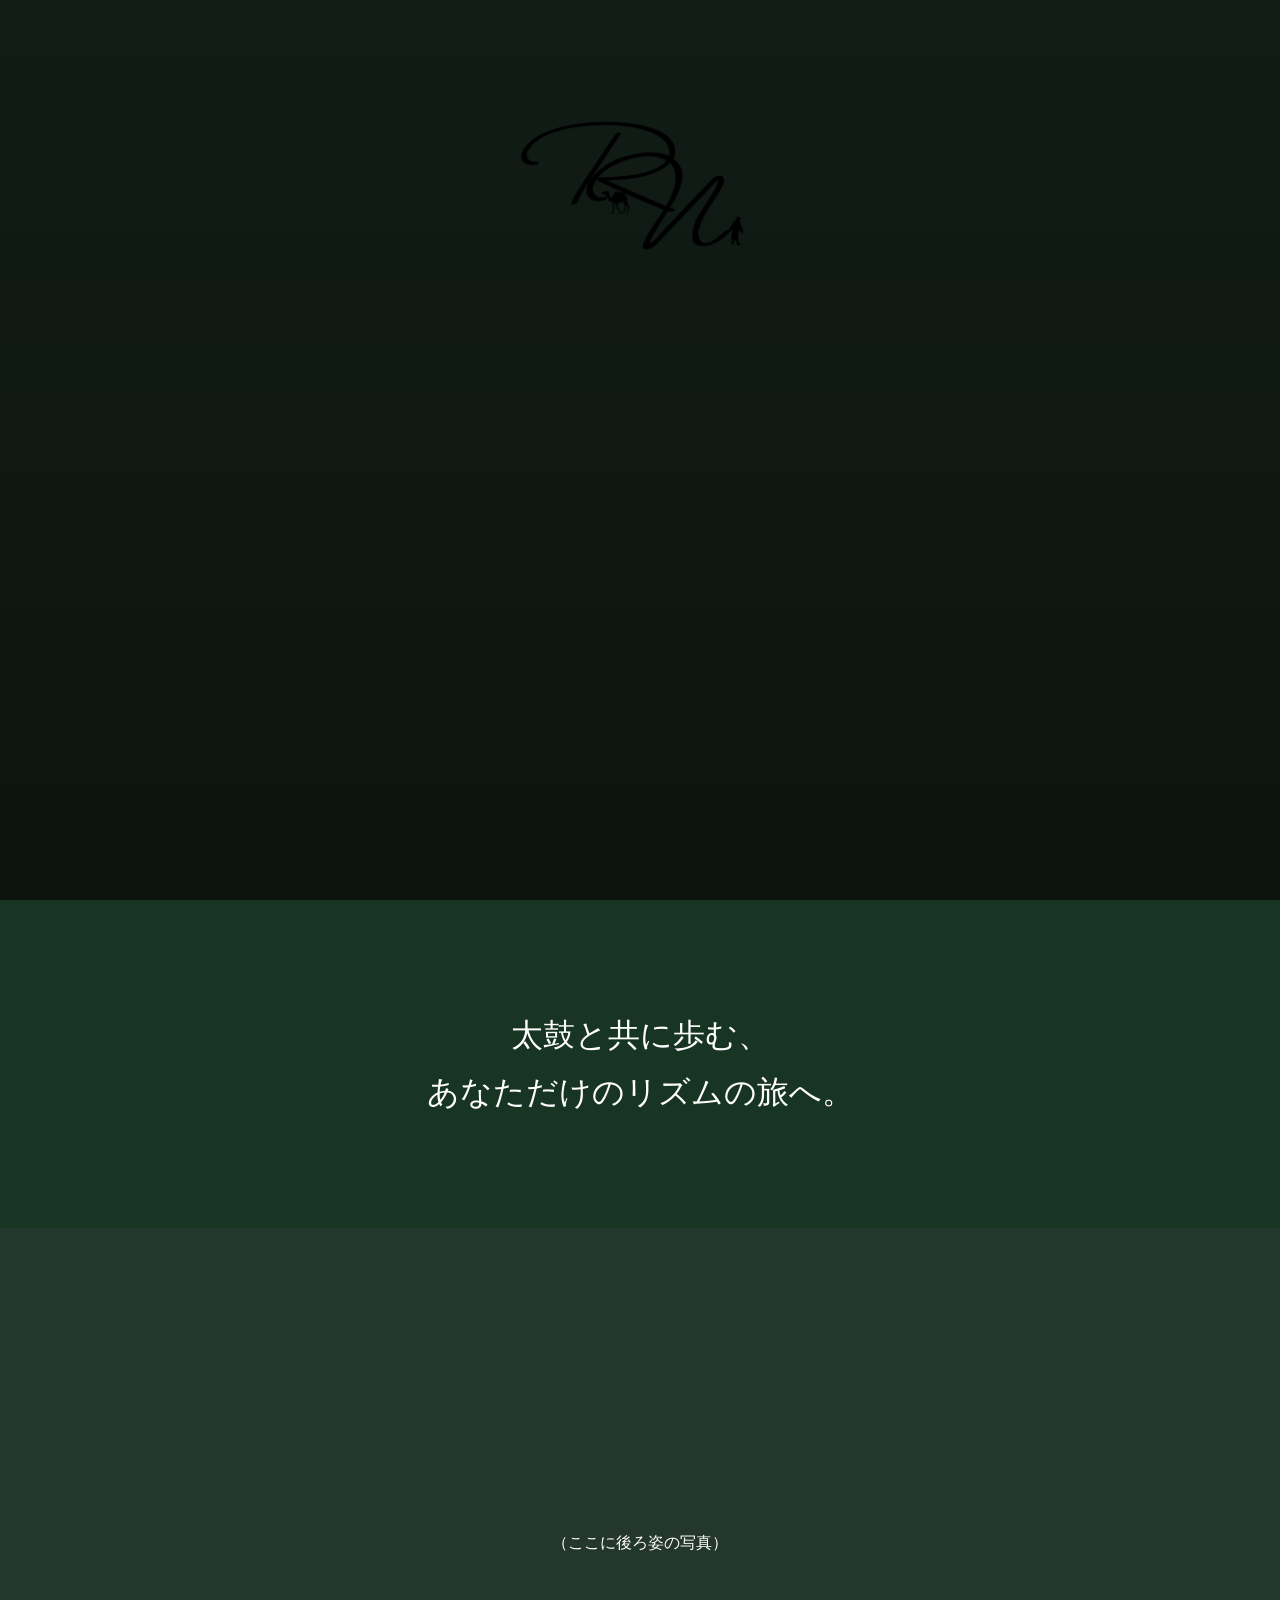
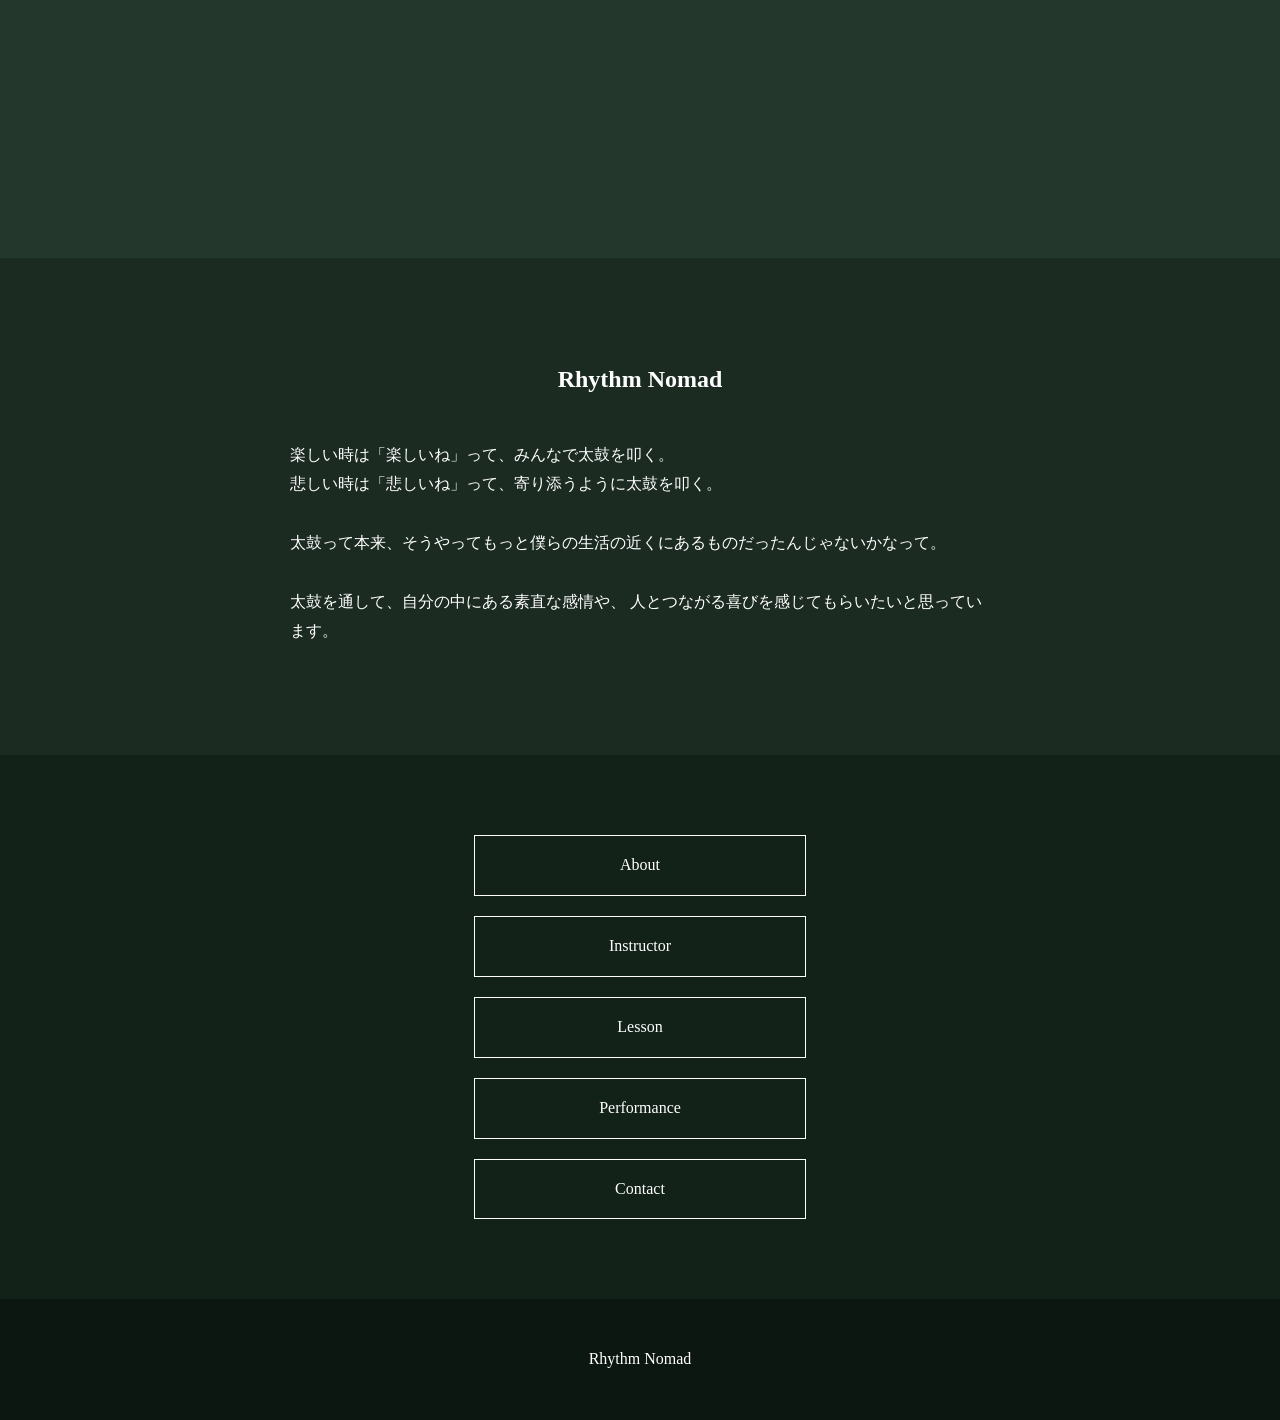
==== index.html @ 7708371a "Update index.html" ====
<!DOCTYPE html>
<html lang="ja">
<head>
  <meta charset="UTF-8">
  <meta name="viewport" content="width=device-width, initial-scale=1.0">
  <title>Rhythm Nomad</title>
  <link rel="stylesheet" href="style.css">
</head>

<body>

<header class="hero">
  <div class="logo">
    <img src="logo.PNG" alt="Rhythm Nomad">
  </div>
</header>


<section class="catchcopy">
  <h1>
    太鼓と共に歩む、<br>
    あなただけのリズムの旅へ。
  </h1>
</section>


<section class="back-photo">
  <div>
    （ここに後ろ姿の写真）
  </div>
</section>


<section class="introduction">

  <h2>Rhythm Nomad</h2>

  <p>
    楽しい時は「楽しいね」って、みんなで太鼓を叩く。<br>
    悲しい時は「悲しいね」って、寄り添うように太鼓を叩く。
  </p>

  <p>
    太鼓って本来、そうやってもっと僕らの生活の近くにあるものだったんじゃないかなって。
  </p>

  <p>
    太鼓を通して、自分の中にある素直な感情や、
    人とつながる喜びを感じてもらいたいと思っています。
  </p>

</section>


<section class="menu">

  <a href="#">About</a>
  <a href="#">Instructor</a>
  <a href="#">Lesson</a>
  <a href="#">Performance</a>
  <a href="#">Contact</a>

</section>


<footer>
  <p>Rhythm Nomad</p>
</footer>


</body>
</html>
---- style.css ----
body {
  margin: 0;
  font-family: serif;
  background: #1b2b22;
  color: white;
  line-height: 1.8;
}

.hero {
  height: 100vh;
  background: linear-gradient(
    rgba(0,0,0,0.35),
    rgba(0,0,0,0.55)
  );
  display: flex;
  justify-content: center;
  align-items: center;
}

.logo {
  font-size: 3rem;
  letter-spacing: 0.15em;
}

.catchcopy {
  background: #183524;
  padding: 80px 20px;
  text-align: center;
}

.catchcopy h1 {
  font-size: 2rem;
  font-weight: normal;
}

.back-photo {
  height: 70vh;
  display: flex;
  justify-content: center;
  align-items: center;
  background: #24372c;
}

.introduction {
  padding: 80px 25px;
  background: #1b2b22;
}

.introduction h2 {
  text-align: center;
  margin-bottom: 40px;
}

.introduction p {
  max-width: 700px;
  margin: 30px auto;
}

.menu {
  padding: 60px 20px;
  text-align: center;
  background: #122218;
}

.menu a {
  display: block;
  margin: 20px auto;
  color: white;
  text-decoration: none;
  border: 1px solid white;
  padding: 15px;
  max-width: 300px;
}

footer {
  padding: 30px;
  text-align: center;
  background: #0d1711;
}
.logo img {
  width: 250px;
  height: auto;
}
.hero {
  position: relative;
}

.logo {
  position: absolute;
  top: 50px;
  left: 50%;
  transform: translateX(-50%);
}
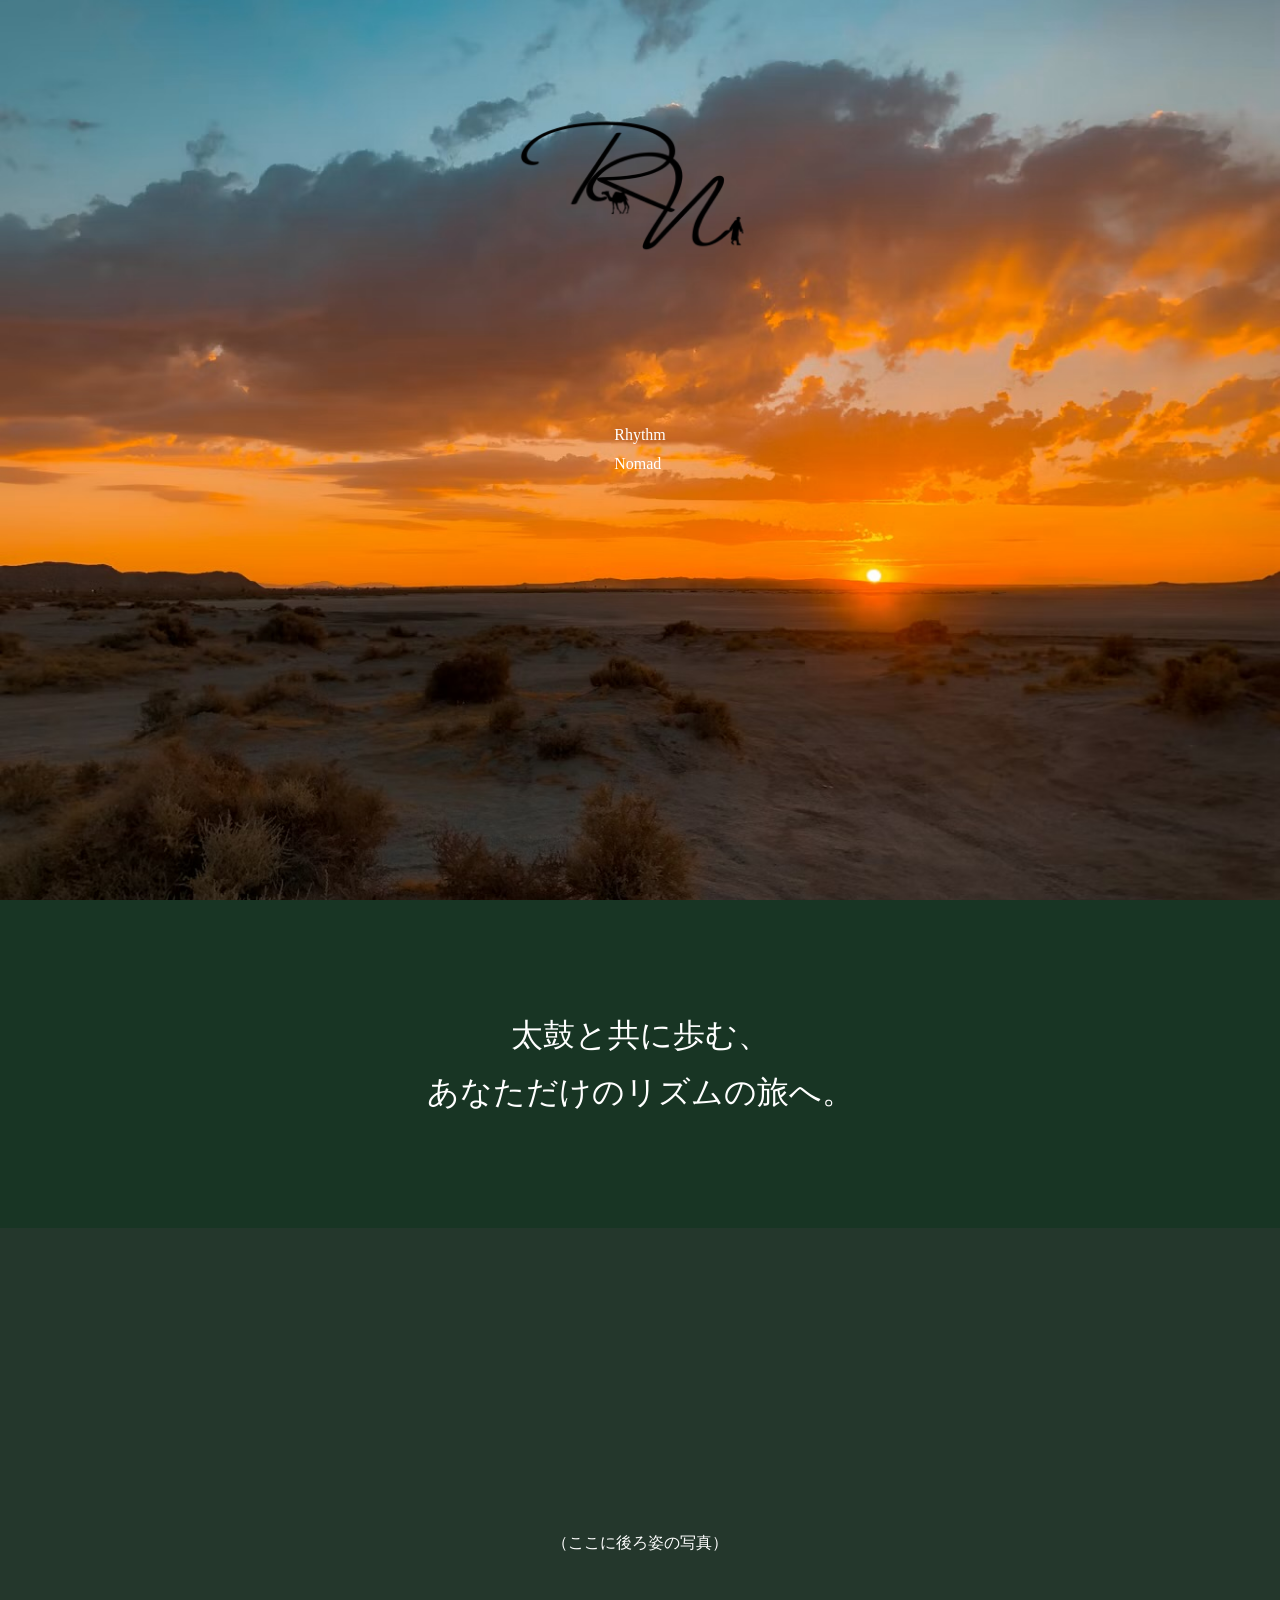
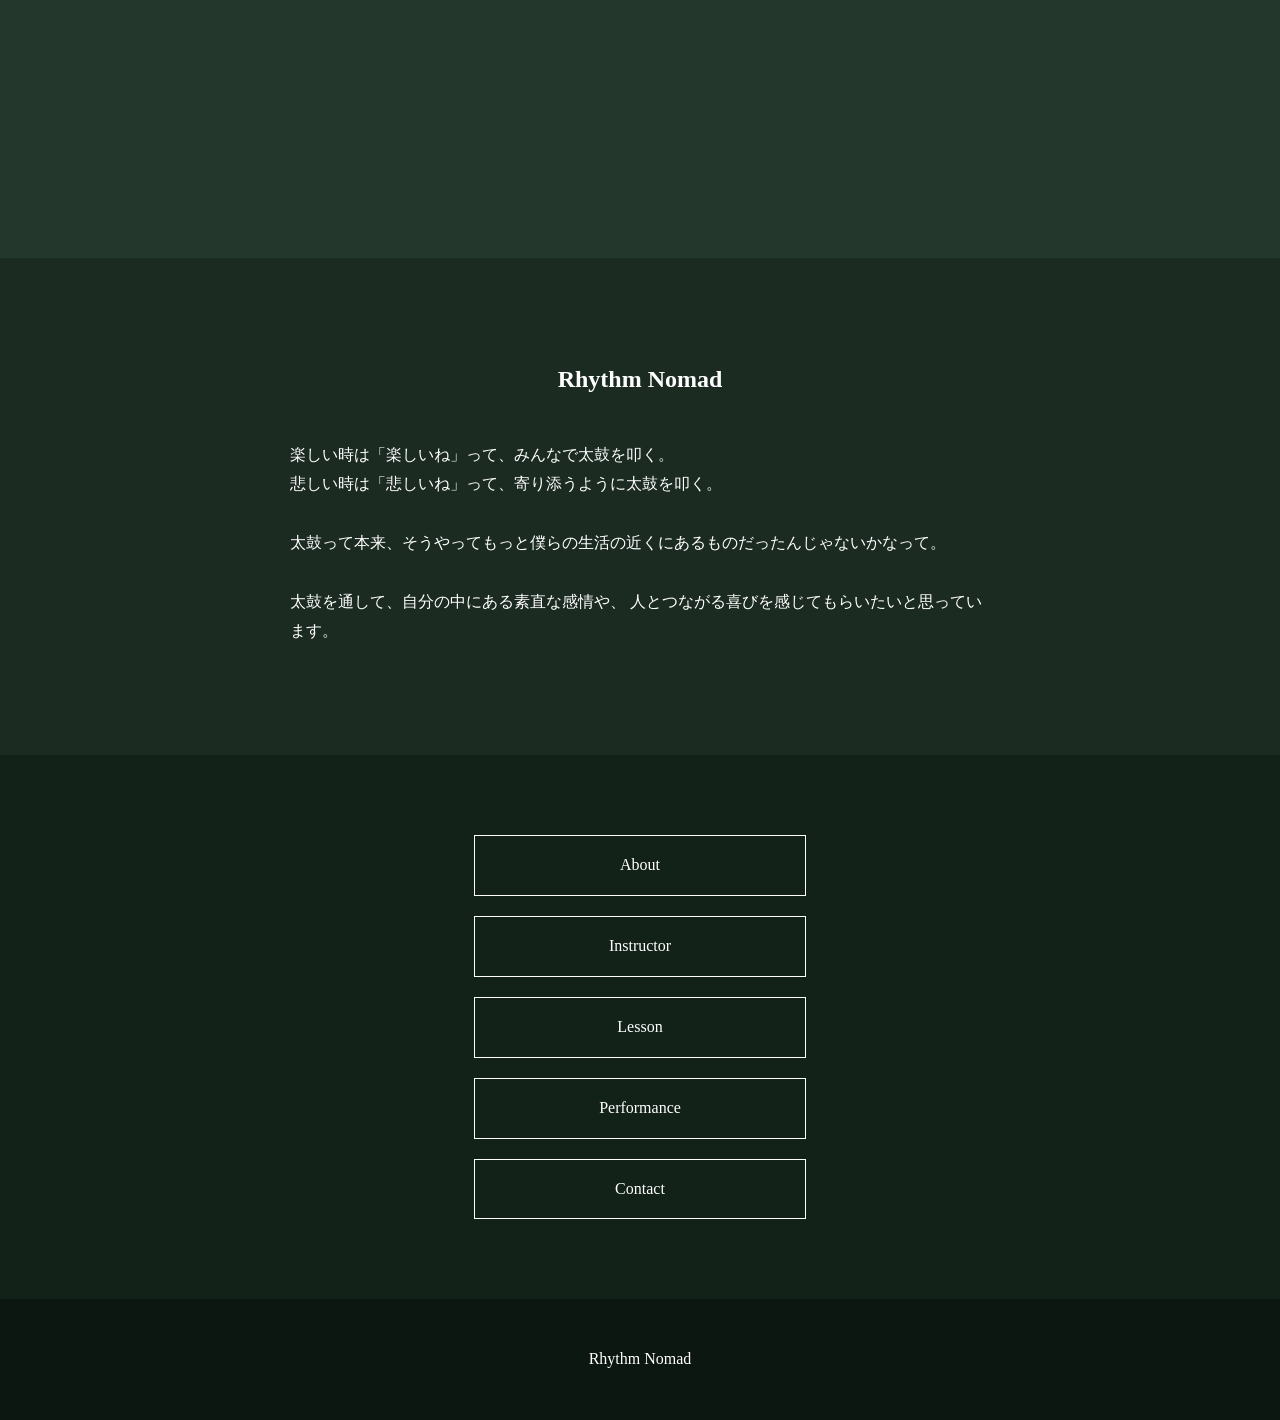
==== commit 63deaf18: "Update index.html" ====
--- a/index.html
+++ b/index.html
@@ -10,9 +10,14 @@
 <body>
 
 <header class="hero">
-  <div class="logo">
-    <img src="logo.PNG" alt="Rhythm Nomad">
-  </div>
+ <div class="logo">
+  <img src="logo.PNG" alt="Rhythm Nomad">
+</div>
+
+<div class="brand-name">
+  Rhythm<br>
+  Nomad
+</div>
 </header>
 
 
--- a/style.css
+++ b/style.css
@@ -8,13 +8,15 @@
 
 .hero {
   height: 100vh;
-  background: linear-gradient(
-    rgba(0,0,0,0.35),
-    rgba(0,0,0,0.55)
-  );
+  background-image: url("IMG_2109.jpeg");
+  background-size: cover;
+  background-position: center;
+  background-repeat: no-repeat;
+
   display: flex;
   justify-content: center;
   align-items: center;
+  position: relative;
 }
 
 .logo {
@@ -81,9 +83,6 @@
   width: 250px;
   height: auto;
 }
-.hero {
-  position: relative;
-}
 
 .logo {
   position: absolute;
@@ -91,3 +90,4 @@
   left: 50%;
   transform: translateX(-50%);
 }
+
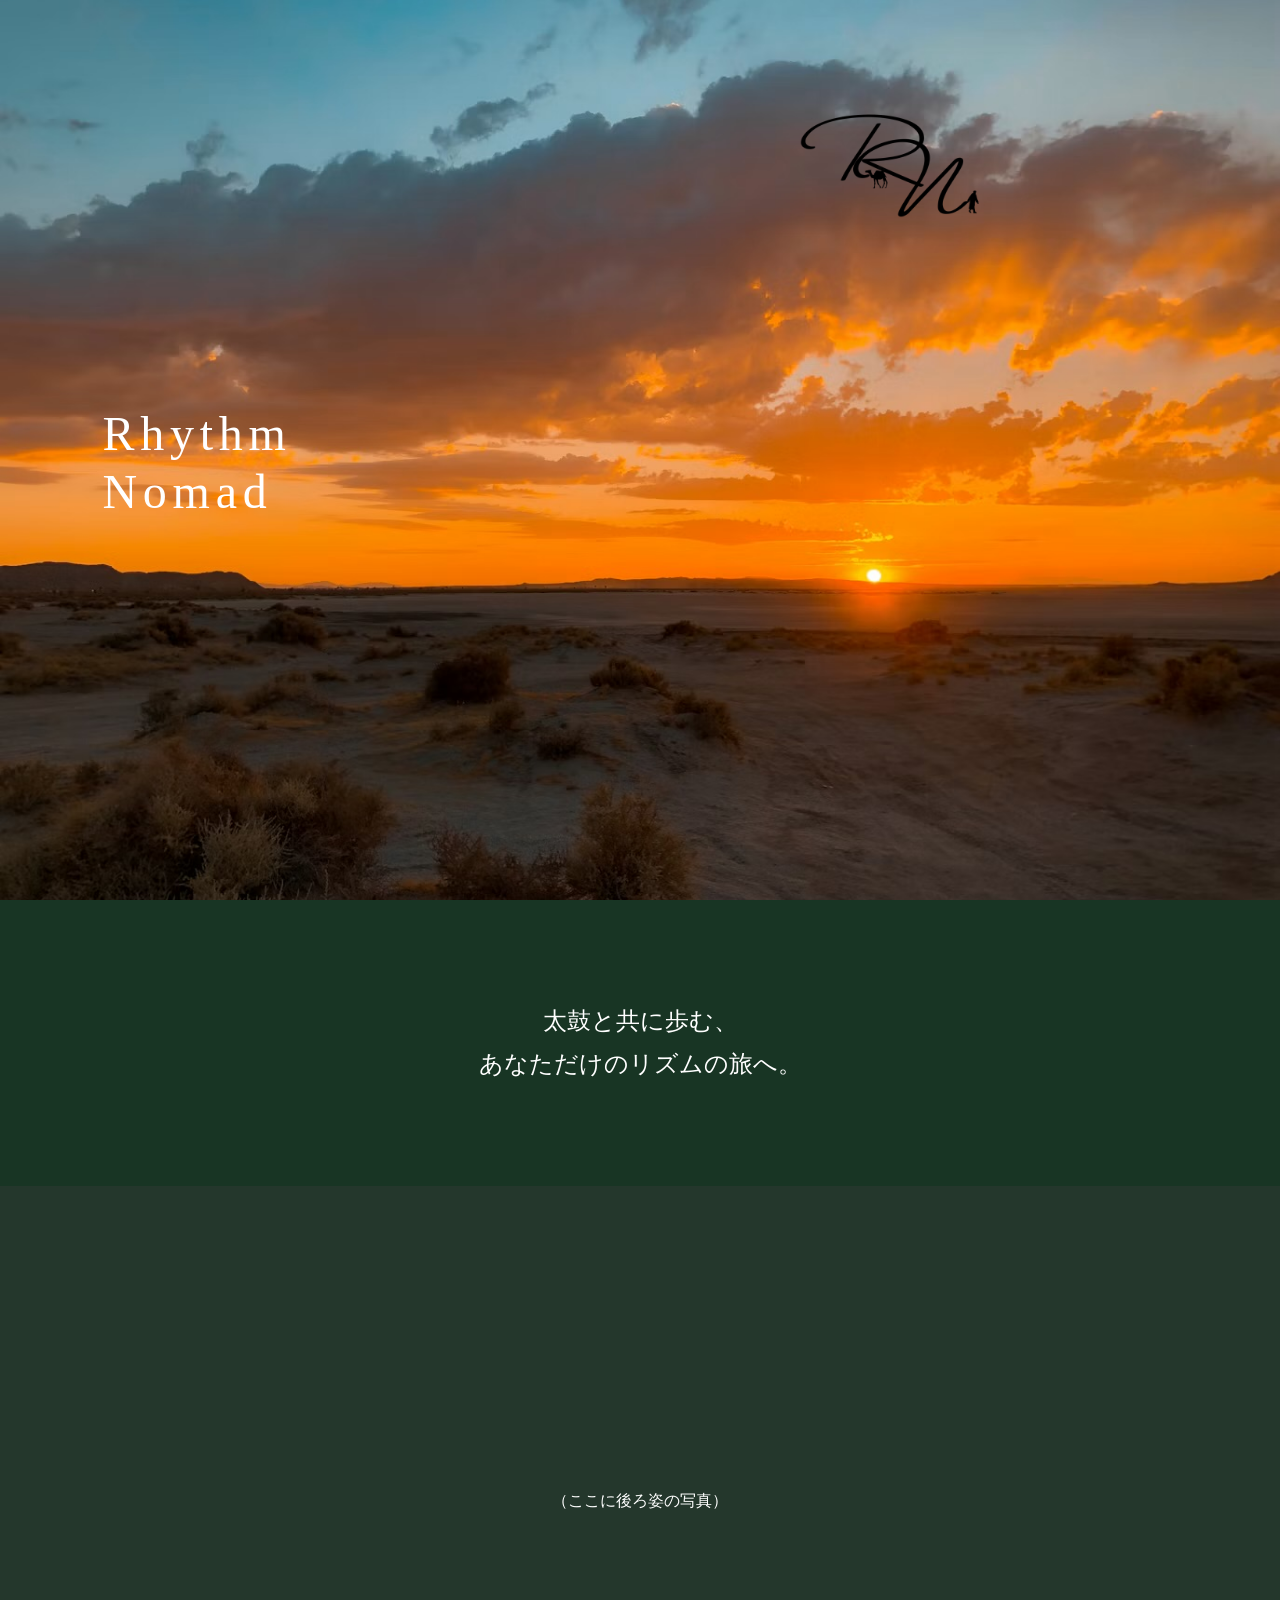
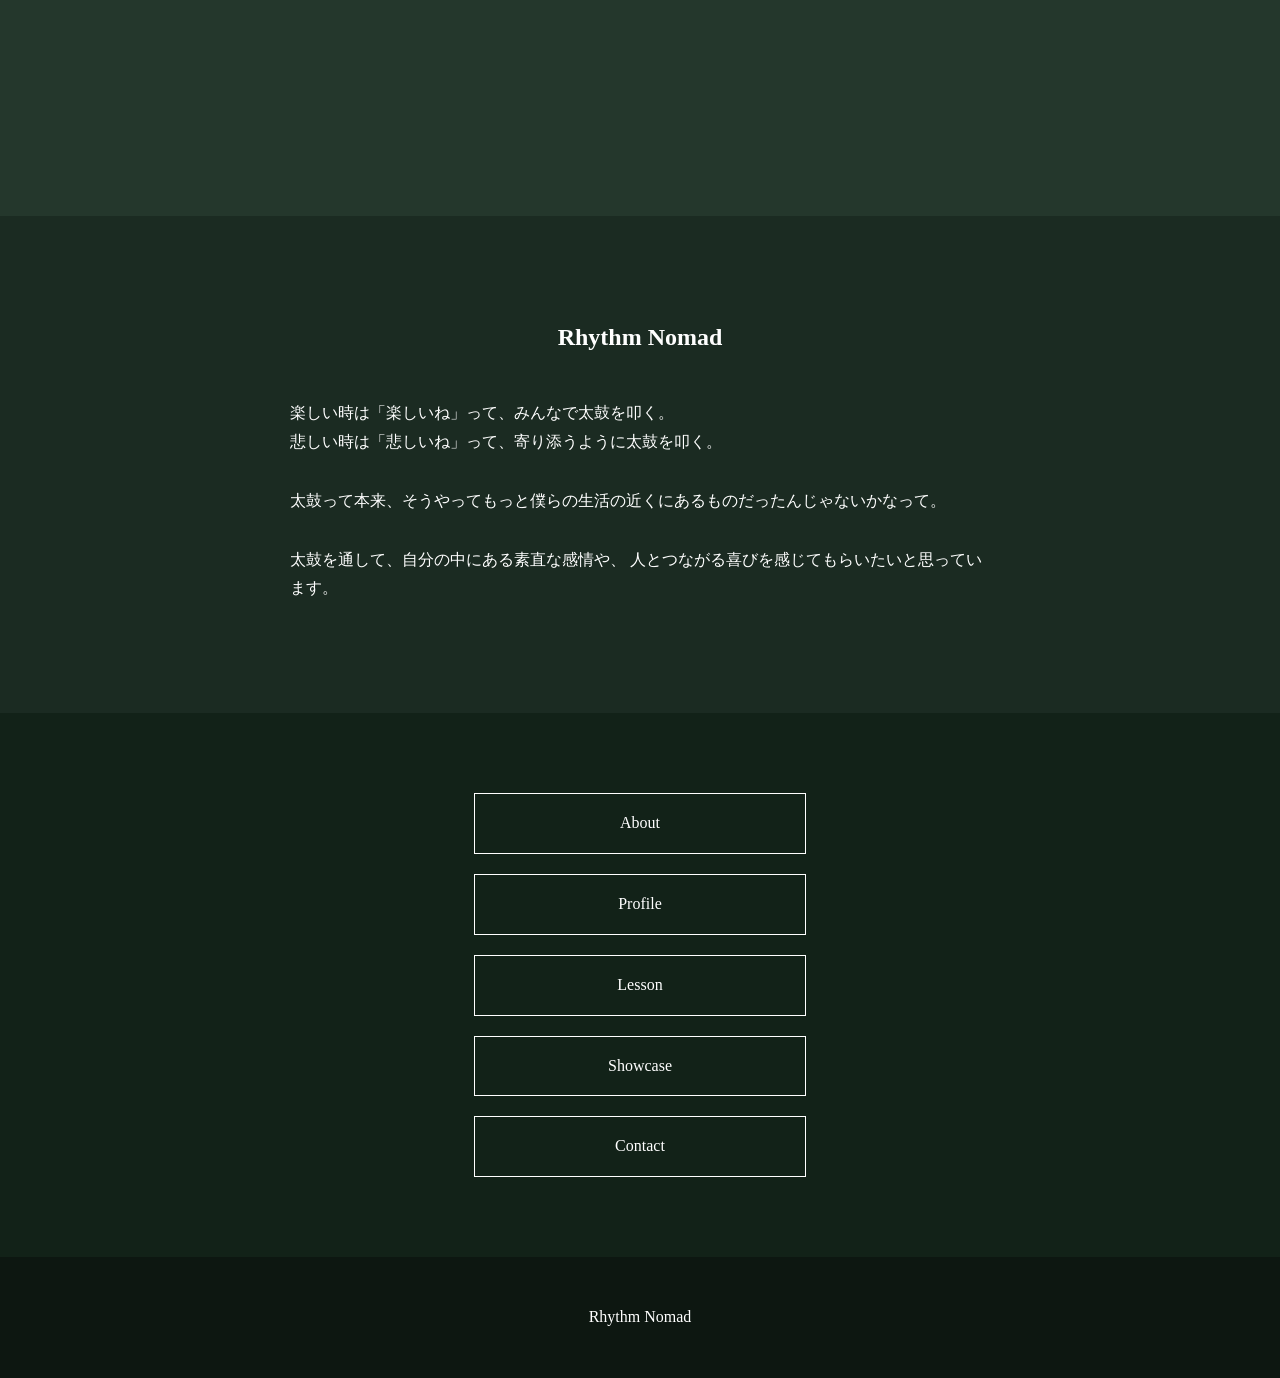
==== commit 27ab2f53: "Update index.html" ====
--- a/index.html
+++ b/index.html
@@ -60,9 +60,9 @@
 <section class="menu">
 
   <a href="#">About</a>
-  <a href="#">Instructor</a>
+  <a href="#">Profile</a>
   <a href="#">Lesson</a>
-  <a href="#">Performance</a>
+  <a href="#">Showcase</a>
   <a href="#">Contact</a>
 
 </section>
--- a/style.css
+++ b/style.css
@@ -19,11 +19,6 @@
   position: relative;
 }
 
-.logo {
-  font-size: 3rem;
-  letter-spacing: 0.15em;
-}
-
 .catchcopy {
   background: #183524;
   padding: 80px 20px;
@@ -31,7 +26,7 @@
 }
 
 .catchcopy h1 {
-  font-size: 2rem;
+  font-size: 1.5rem;
   font-weight: normal;
 }
 
@@ -80,14 +75,24 @@
   background: #0d1711;
 }
 .logo img {
-  width: 250px;
+  width: 200px;
   height: auto;
 }
 
 .logo {
   position: absolute;
-  top: 50px;
-  left: 50%;
-  transform: translateX(-50%);
+  top: 18%;
+  left: 70%;
+  transform: translate(-50%, -50%);
 }
 
+.brand-name {
+  position: absolute;
+  top: 45%;
+  left: 8%;
+  color: white;
+  font-family: "Times New Roman", serif;
+  font-size:3.0rem;
+  letter-spacing: 0.12em;
+  line-height: 1.2;
+}
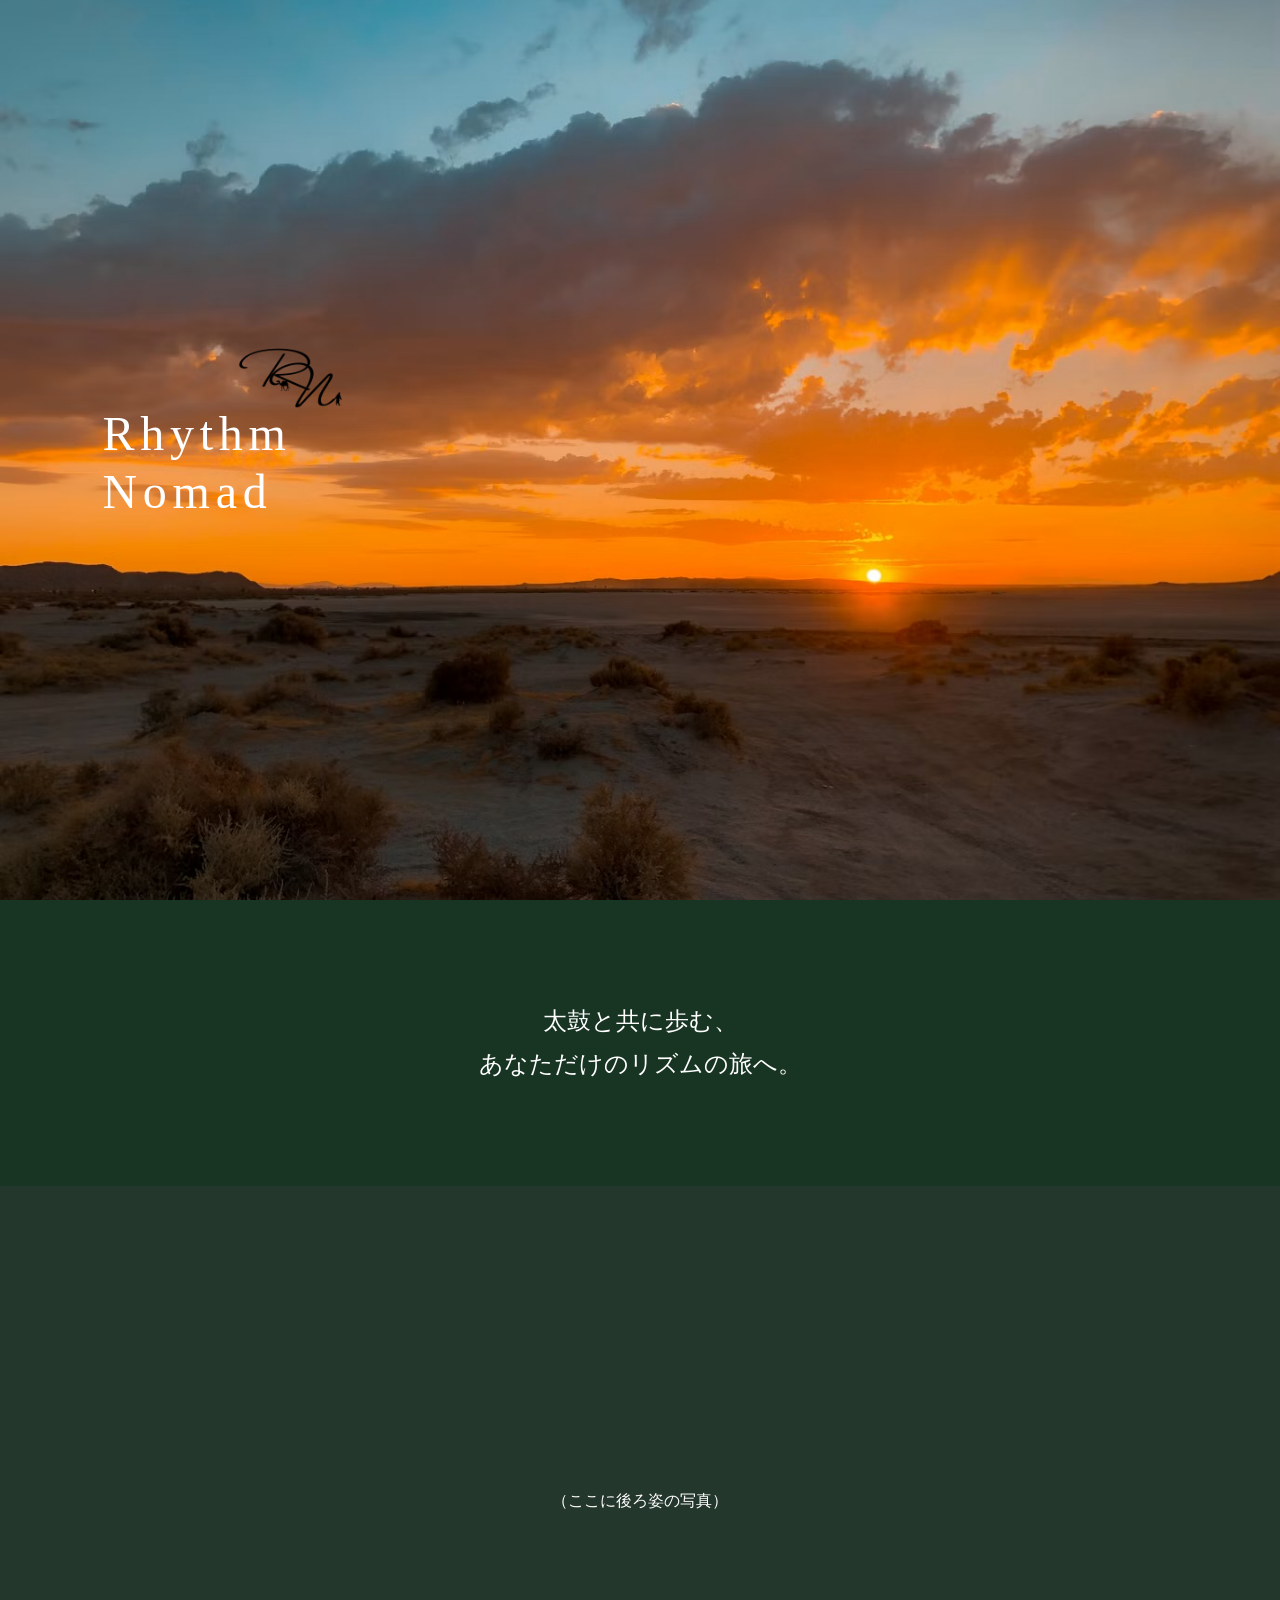
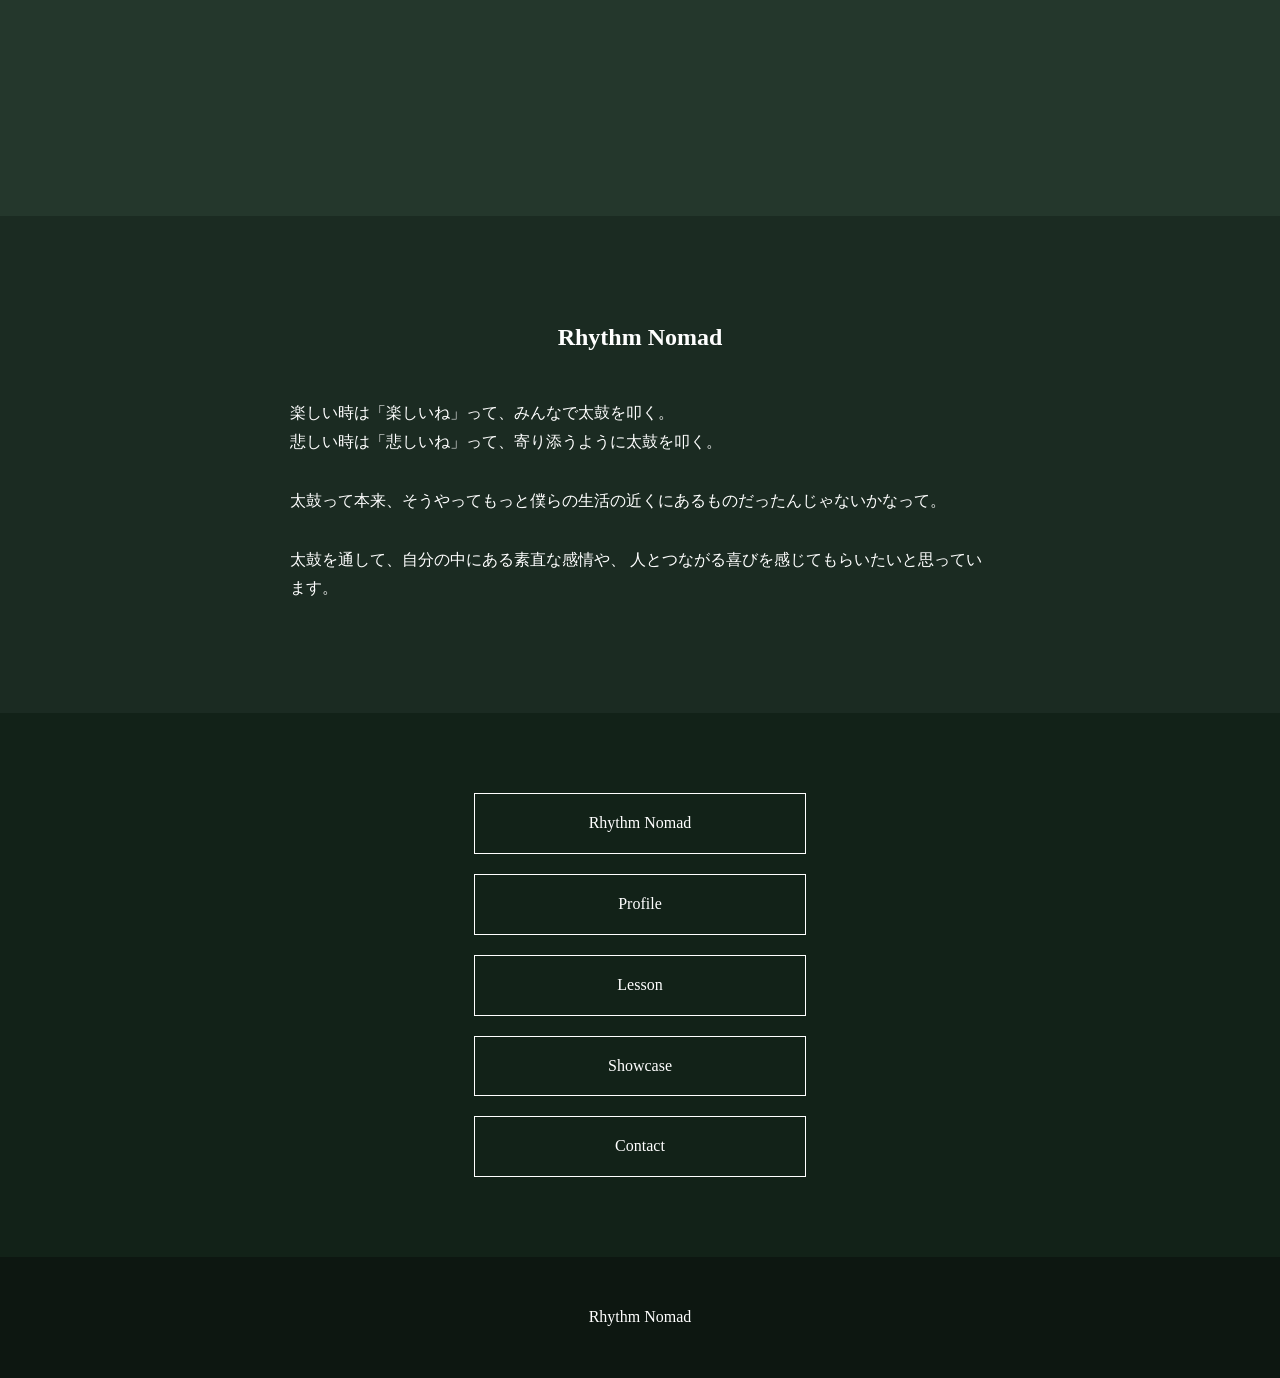
==== commit 49280062: "Update index.html" ====
--- a/index.html
+++ b/index.html
@@ -59,7 +59,7 @@
 
 <section class="menu">
 
-  <a href="#">About</a>
+  <a href="rhythm-nomad.html">Rhythm Nomad</a>
   <a href="#">Profile</a>
   <a href="#">Lesson</a>
   <a href="#">Showcase</a>
--- a/style.css
+++ b/style.css
@@ -75,14 +75,14 @@
   background: #0d1711;
 }
 .logo img {
-  width: 200px;
+  width: 115px;
   height: auto;
 }
 
 .logo {
   position: absolute;
-  top: 18%;
-  left: 70%;
+  top: 42%;
+  left: 23%;
   transform: translate(-50%, -50%);
 }
 
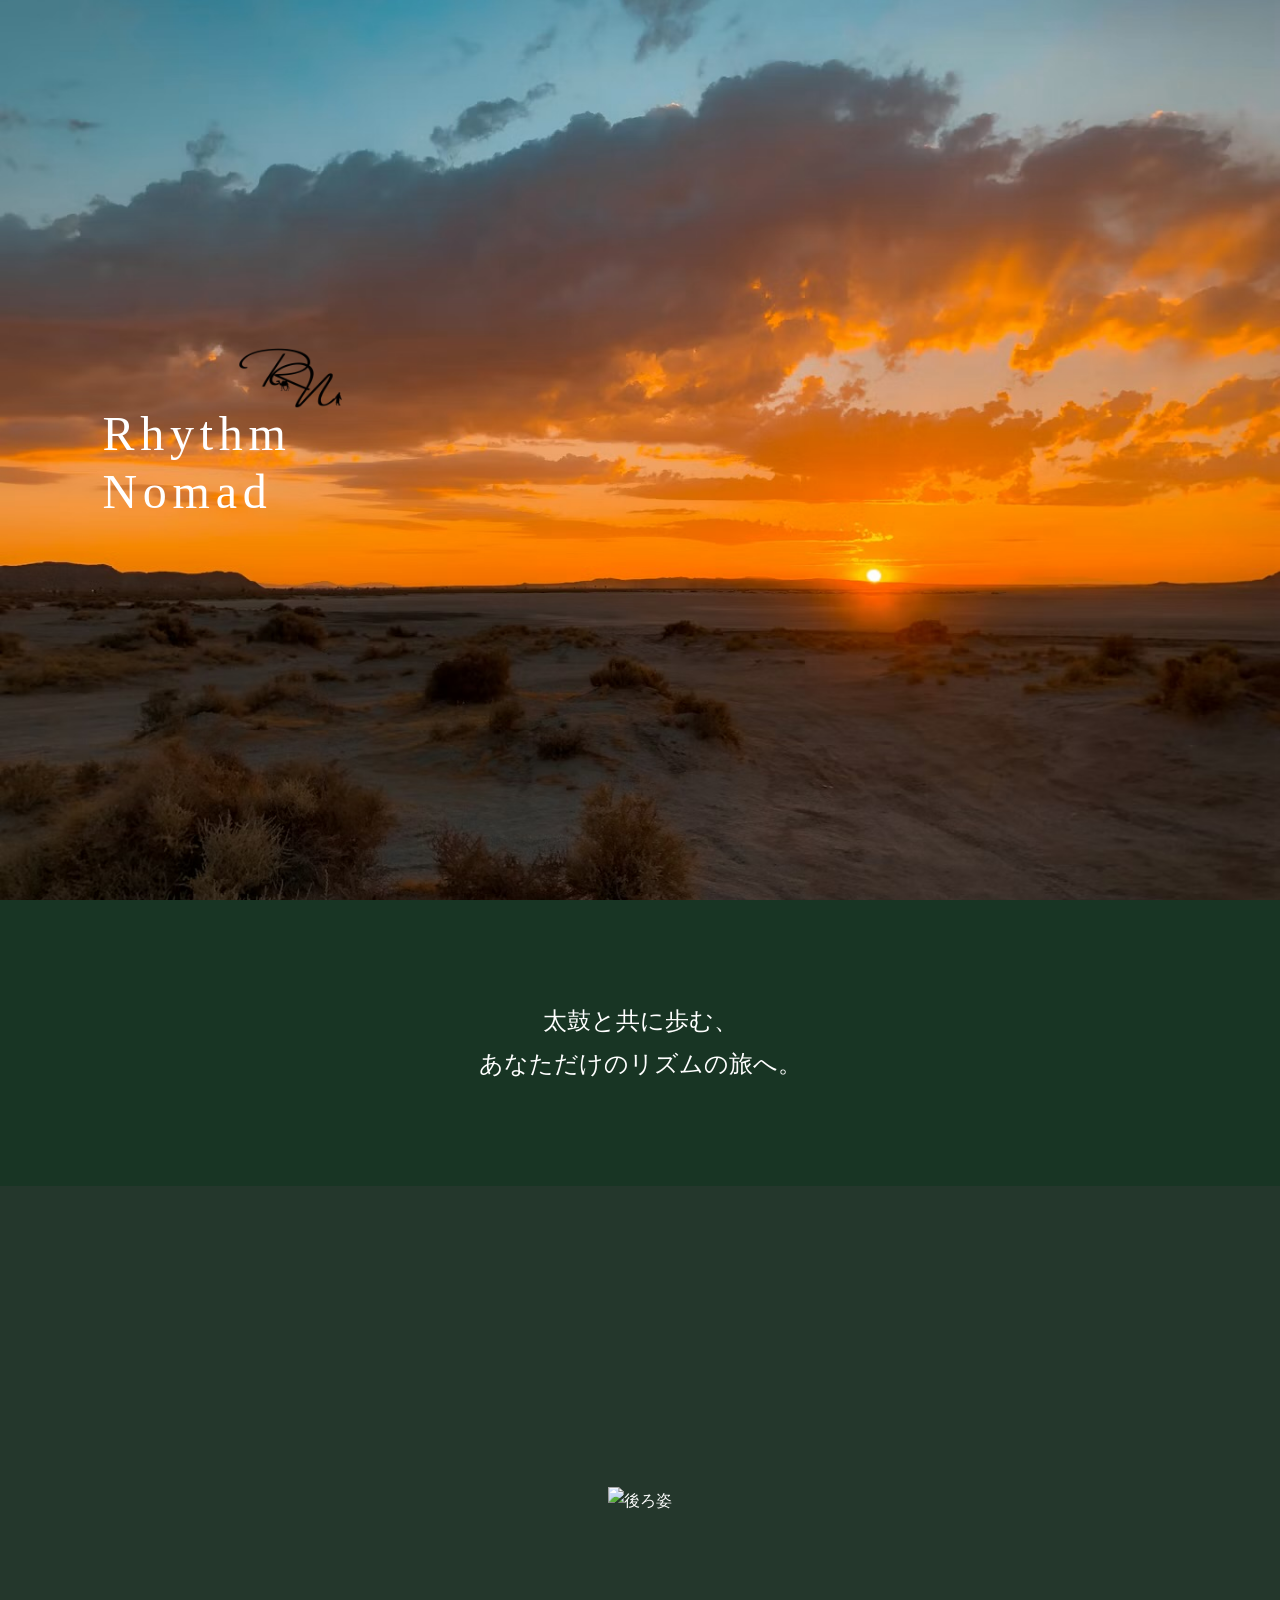
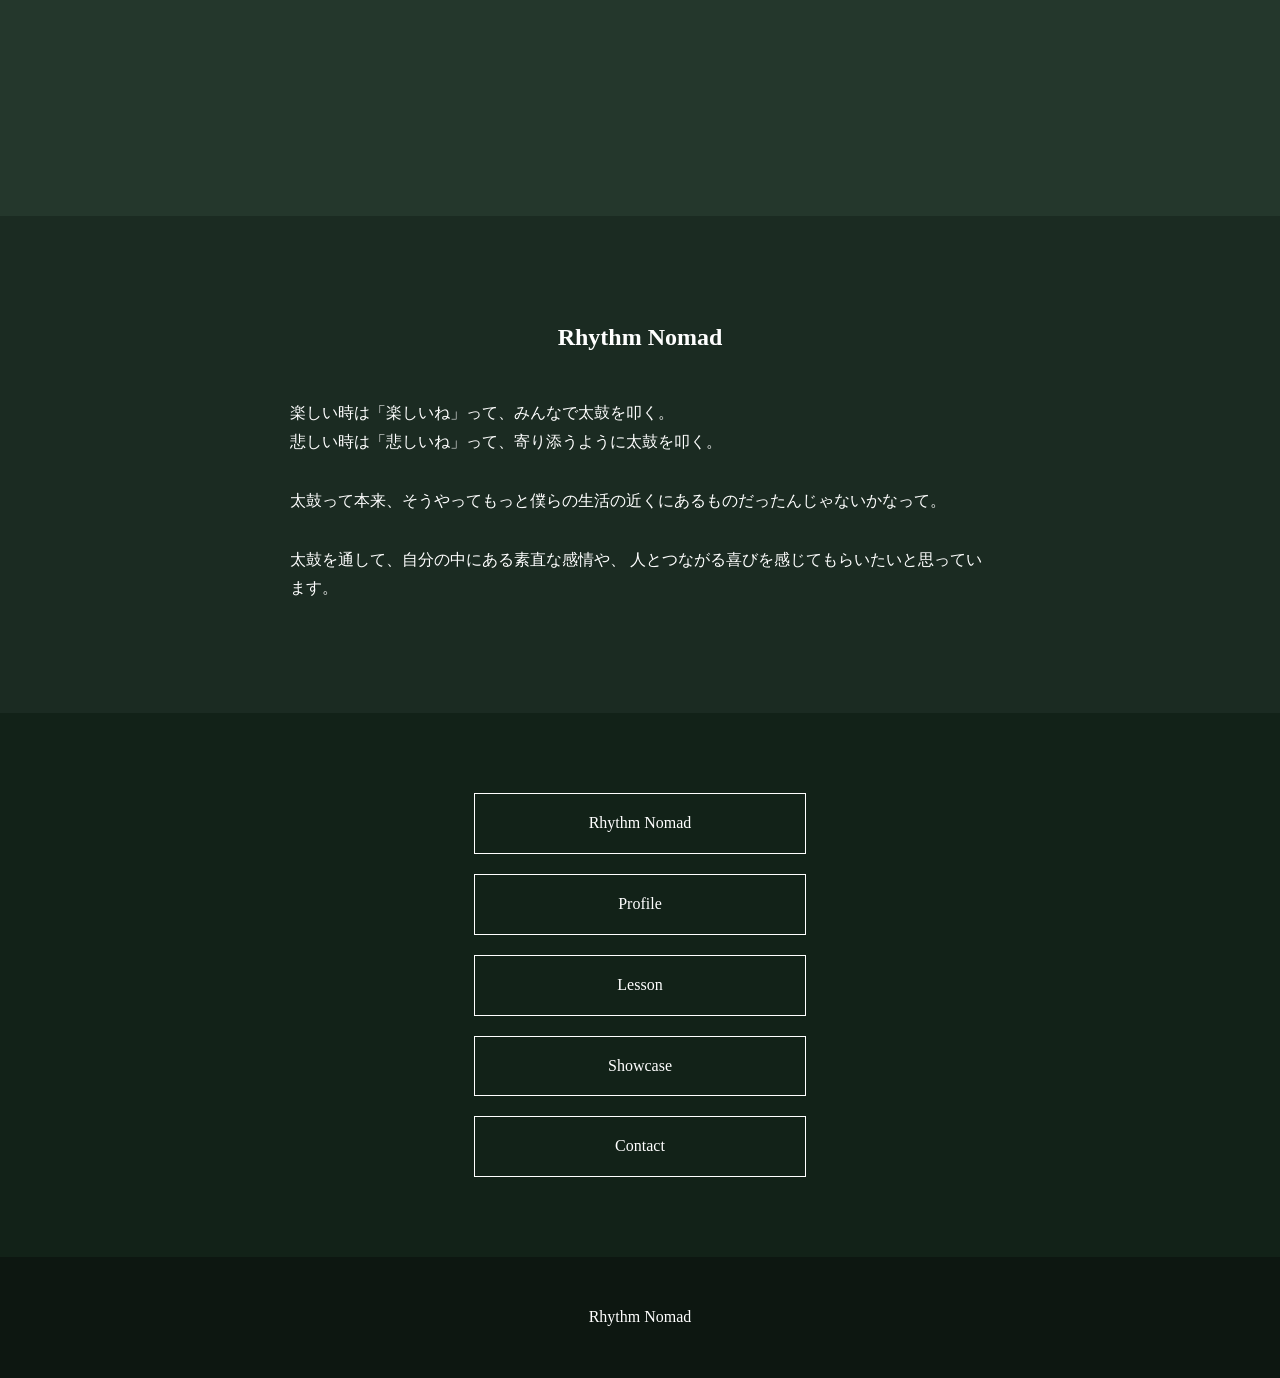
==== commit 76f0a041: "Update index.html" ====
--- a/index.html
+++ b/index.html
@@ -30,9 +30,7 @@
 
 
 <section class="back-photo">
-  <div>
-    （ここに後ろ姿の写真）
-  </div>
+  <img src="Top.jpg" alt="後ろ姿">
 </section>
 
 
@@ -60,10 +58,10 @@
 <section class="menu">
 
   <a href="rhythm-nomad.html">Rhythm Nomad</a>
-  <a href="#">Profile</a>
-  <a href="#">Lesson</a>
-  <a href="#">Showcase</a>
-  <a href="#">Contact</a>
+  <a href="profile.html">Profile</a>
+  <a href="lesson.html">Lesson</a>
+  <a href="showcase.html">Showcase</a>
+  <a href="contact.html">Contact</a>
 
 </section>
 
--- a/style.css
+++ b/style.css
@@ -96,3 +96,164 @@
   letter-spacing: 0.12em;
   line-height: 1.2;
 }
+.page-title {
+  text-align: center;
+  padding: 80px 20px 40px;
+}
+
+.page-subtitle {
+  font-size: 1rem;
+  letter-spacing: 0.2em;
+  margin-bottom: 15px;
+}
+
+.page-title h1 {
+  font-size: 2.8rem;
+  font-weight: normal;
+  margin: 0;
+}
+
+.page-photo {
+  height: 50vh;
+  margin: 50px 0;
+  background: #2b3e34;
+
+  display: flex;
+  justify-content: center;
+  align-items: center;
+}
+
+.page-text {
+  max-width: 700px;
+  margin: auto;
+  padding: 0 30px 100px;
+}
+
+.page-text p {
+  margin: 40px 0;
+}
+.page-title {
+  text-align: center;
+  padding: 80px 20px 40px;
+}
+
+.page-subtitle {
+  font-size: 1rem;
+  letter-spacing: 0.2em;
+  margin-bottom: 15px;
+}
+
+.page-title h1 {
+  font-size: 2.8rem;
+  font-weight: normal;
+  margin: 0;
+}
+
+  overflow: hidden;
+}
+
+.page-text {
+  max-width: 700px;
+  margin: auto;
+  padding: 0 30px 100px;
+}
+
+.page-text p {
+  margin: 40px 0;
+}
+.page-nav {
+  display: flex;
+  justify-content: space-between;
+  align-items: center;
+
+  padding: 60px 30px;
+}
+
+.page-nav a {
+  color: white;
+  text-decoration: none;
+}
+
+footer a {
+  color: white;
+  text-decoration: none;
+  font-size: 1.2rem;
+  letter-spacing: 0.15em;
+}
+.page-text h2 {
+  display: inline-block;
+  margin-top: 70px;
+  margin-bottom: 20px;
+  padding-bottom: 8px;
+  font-weight: normal;
+  border-bottom: 1px solid rgba(255, 255, 255, 0.4);
+}
+.page-text h3 {
+  margin-top: 0;
+  margin-bottom: 40px;
+  font-size: 1.5rem;
+  font-weight: normal;
+}
+.lesson-message {
+  text-align: center;
+  margin: 80px 0 60px;
+  font-size: 1.3rem;
+  font-weight: normal;
+}
+.lesson-message {
+  background: #183524;
+  padding: 60px 20px;
+  margin: 80px -30px 0;
+  text-align: center;
+}
+
+.lesson-message p {
+  margin: 0;
+  font-size: 1.5rem;
+  font-weight: normal;
+}
+.instagram-box,
+.youtube-box {
+  height: 300px;
+  background: #2b3e34;
+  display: flex;
+  justify-content: center;
+  align-items: center;
+  margin-bottom: 40px;
+}
+.page-text h3 {
+  margin-top: 70px;
+  margin-bottom: 20px;
+  font-weight: normal;
+}
+.social-button {
+  display: inline-block;
+  margin-top: 10px;
+  padding: 12px 24px;
+
+  color: white;
+  text-decoration: none;
+
+  border: 1px solid rgba(255,255,255,0.5);
+  border-radius: 6px;
+
+  transition: 0.3s;
+}
+
+.social-button:hover {
+  background: rgba(255,255,255,0.1);
+}
+.contact-message {
+  text-align: center;
+  font-size: 1.6rem;
+  margin: 80px 0 40px;
+  font-weight: normal;
+}
+.contact-note {
+  font-size: 0.9rem;
+  opacity: 0.75;
+}
+.page-photo img {
+  max-width: 100%;
+  max-height: 100%;
+}
